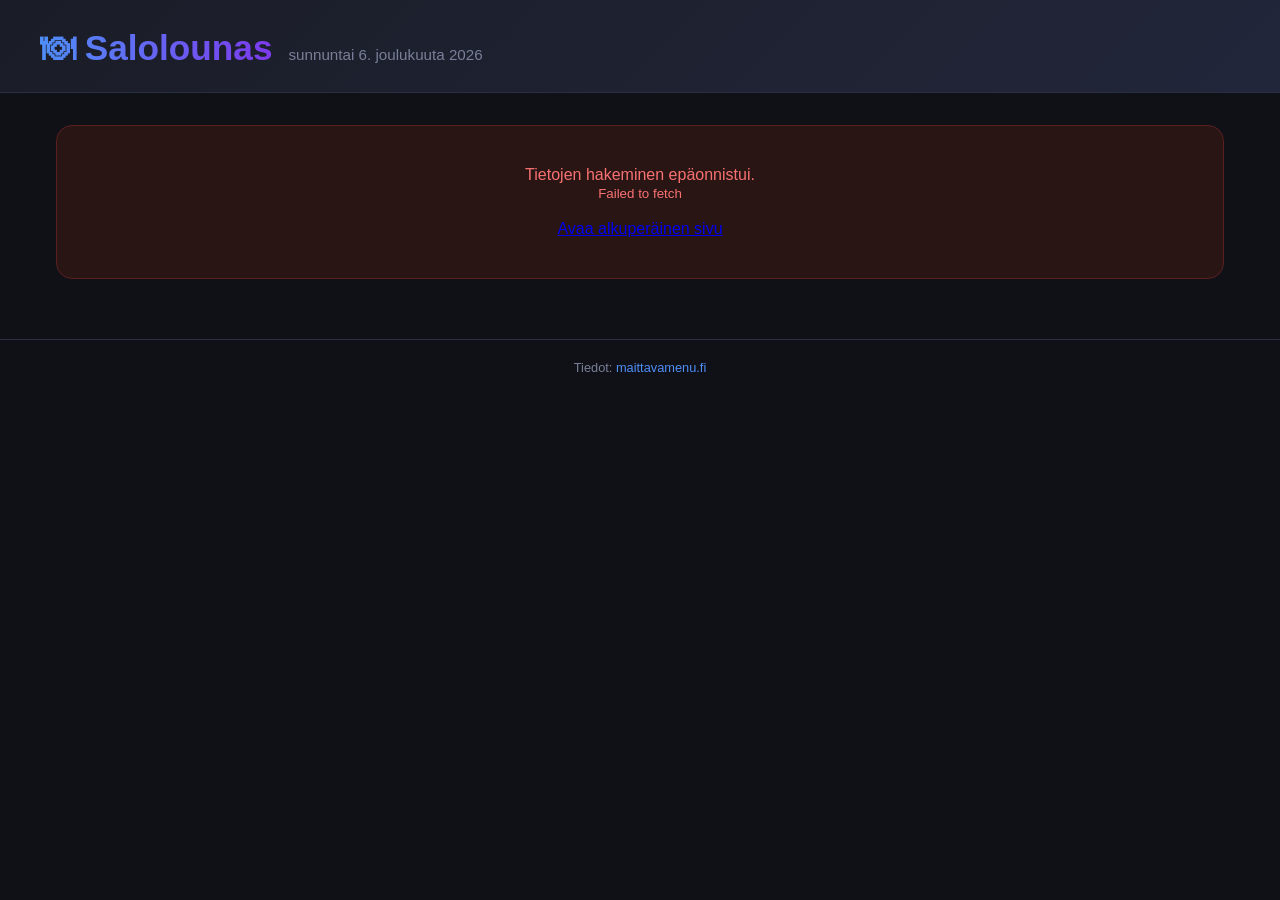
==== index.html @ e51123d2 "feat: initial Salolounas site" ====
<!DOCTYPE html>
<html lang="fi">
<head>
  <meta charset="UTF-8" />
  <meta name="viewport" content="width=device-width, initial-scale=1.0" />
  <title>Salolounas</title>
  <link rel="stylesheet" href="style.css" />
</head>
<body>
  <header>
    <div class="header-inner">
      <h1>🍽 Salolounas</h1>
      <p id="date-label">Ladataan päivämäärää…</p>
    </div>
  </header>

  <main>
    <div id="loading" class="loading">
      <div class="spinner"></div>
      <p>Haetaan lounaslistoja…</p>
    </div>
    <div id="error" class="error hidden"></div>
    <div id="restaurants" class="grid"></div>
  </main>

  <footer>
    <p>Tiedot: <a href="https://www.maittavamenu.fi/lounaslistat/lounaslista-salo/" target="_blank">maittavamenu.fi</a></p>
  </footer>

  <script src="app.js"></script>
</body>
</html>
---- style.css ----
*, *::before, *::after { box-sizing: border-box; margin: 0; padding: 0; }

:root {
  --bg: #0f1117;
  --surface: #1a1d27;
  --surface2: #22263a;
  --accent: #4f8ef7;
  --accent2: #7c3aed;
  --text: #e8eaf0;
  --muted: #7a7f99;
  --border: #2a2f45;
  --radius: 16px;
  --shadow: 0 4px 24px rgba(0,0,0,.45);
}

body {
  font-family: -apple-system, BlinkMacSystemFont, 'Segoe UI', Roboto, sans-serif;
  background: var(--bg);
  color: var(--text);
  min-height: 100vh;
}

header {
  background: linear-gradient(135deg, var(--surface) 0%, var(--surface2) 100%);
  border-bottom: 1px solid var(--border);
  padding: 28px 20px 24px;
  position: sticky;
  top: 0;
  z-index: 10;
  backdrop-filter: blur(12px);
}

.header-inner {
  max-width: 1200px;
  margin: 0 auto;
  display: flex;
  align-items: baseline;
  gap: 16px;
  flex-wrap: wrap;
}

h1 {
  font-size: clamp(1.6rem, 4vw, 2.2rem);
  font-weight: 800;
  background: linear-gradient(90deg, var(--accent), var(--accent2));
  -webkit-background-clip: text;
  -webkit-text-fill-color: transparent;
  background-clip: text;
}

#date-label {
  color: var(--muted);
  font-size: .95rem;
  font-weight: 500;
}

main {
  max-width: 1200px;
  margin: 0 auto;
  padding: 32px 16px 60px;
}

.grid {
  display: grid;
  grid-template-columns: repeat(auto-fill, minmax(340px, 1fr));
  gap: 20px;
}

.card {
  background: var(--surface);
  border: 1px solid var(--border);
  border-radius: var(--radius);
  box-shadow: var(--shadow);
  display: flex;
  flex-direction: column;
  overflow: hidden;
  transition: transform .18s, box-shadow .18s;
}

.card:hover {
  transform: translateY(-3px);
  box-shadow: 0 8px 32px rgba(79,142,247,.18);
}

.card-header {
  background: linear-gradient(135deg, var(--surface2), var(--surface));
  padding: 18px 20px 14px;
  border-bottom: 1px solid var(--border);
}

.card-header h2 {
  font-size: 1.05rem;
  font-weight: 700;
  color: var(--text);
  line-height: 1.3;
}

.card-header .address {
  font-size: .78rem;
  color: var(--muted);
  margin-top: 4px;
}

.card-body {
  padding: 16px 20px;
  flex: 1;
}

.menu-items {
  list-style: none;
}

.menu-items li {
  padding: 7px 0;
  border-bottom: 1px solid var(--border);
  font-size: .88rem;
  line-height: 1.45;
  color: var(--text);
  display: flex;
  gap: 8px;
  align-items: flex-start;
}

.menu-items li:last-child { border-bottom: none; }

.menu-items li::before {
  content: '▸';
  color: var(--accent);
  flex-shrink: 0;
  margin-top: 1px;
  font-size: .75rem;
}

.badge {
  display: inline-block;
  font-size: .65rem;
  font-weight: 700;
  padding: 1px 5px;
  border-radius: 4px;
  margin-left: 4px;
  vertical-align: middle;
  white-space: nowrap;
}

.badge-veg  { background: #1a4731; color: #4ade80; }
.badge-g    { background: #1c2e4a; color: #60a5fa; }
.badge-m    { background: #2e1c3a; color: #c084fc; }

.card-footer {
  padding: 12px 20px;
  border-top: 1px solid var(--border);
  display: flex;
  align-items: center;
  justify-content: space-between;
  flex-wrap: wrap;
  gap: 8px;
}

.price-tag {
  font-size: .95rem;
  font-weight: 700;
  color: var(--accent);
}

.price-tag span {
  font-size: .78rem;
  font-weight: 400;
  color: var(--muted);
}

.more-link {
  font-size: .78rem;
  color: var(--muted);
  text-decoration: none;
  border: 1px solid var(--border);
  padding: 4px 10px;
  border-radius: 8px;
  transition: color .15s, border-color .15s;
}

.more-link:hover { color: var(--accent); border-color: var(--accent); }

.loading {
  display: flex;
  flex-direction: column;
  align-items: center;
  gap: 16px;
  padding: 80px 20px;
  color: var(--muted);
}

.spinner {
  width: 40px;
  height: 40px;
  border: 3px solid var(--border);
  border-top-color: var(--accent);
  border-radius: 50%;
  animation: spin 0.8s linear infinite;
}

@keyframes spin { to { transform: rotate(360deg); } }

.hidden { display: none !important; }

.error {
  text-align: center;
  padding: 40px;
  color: #f87171;
  background: #2a1515;
  border-radius: var(--radius);
  border: 1px solid #5a2020;
}

footer {
  text-align: center;
  padding: 20px;
  color: var(--muted);
  font-size: .8rem;
  border-top: 1px solid var(--border);
}

footer a { color: var(--accent); text-decoration: none; }
footer a:hover { text-decoration: underline; }

@media (max-width: 480px) {
  .grid { grid-template-columns: 1fr; }
  .card-footer { flex-direction: column; align-items: flex-start; }
}
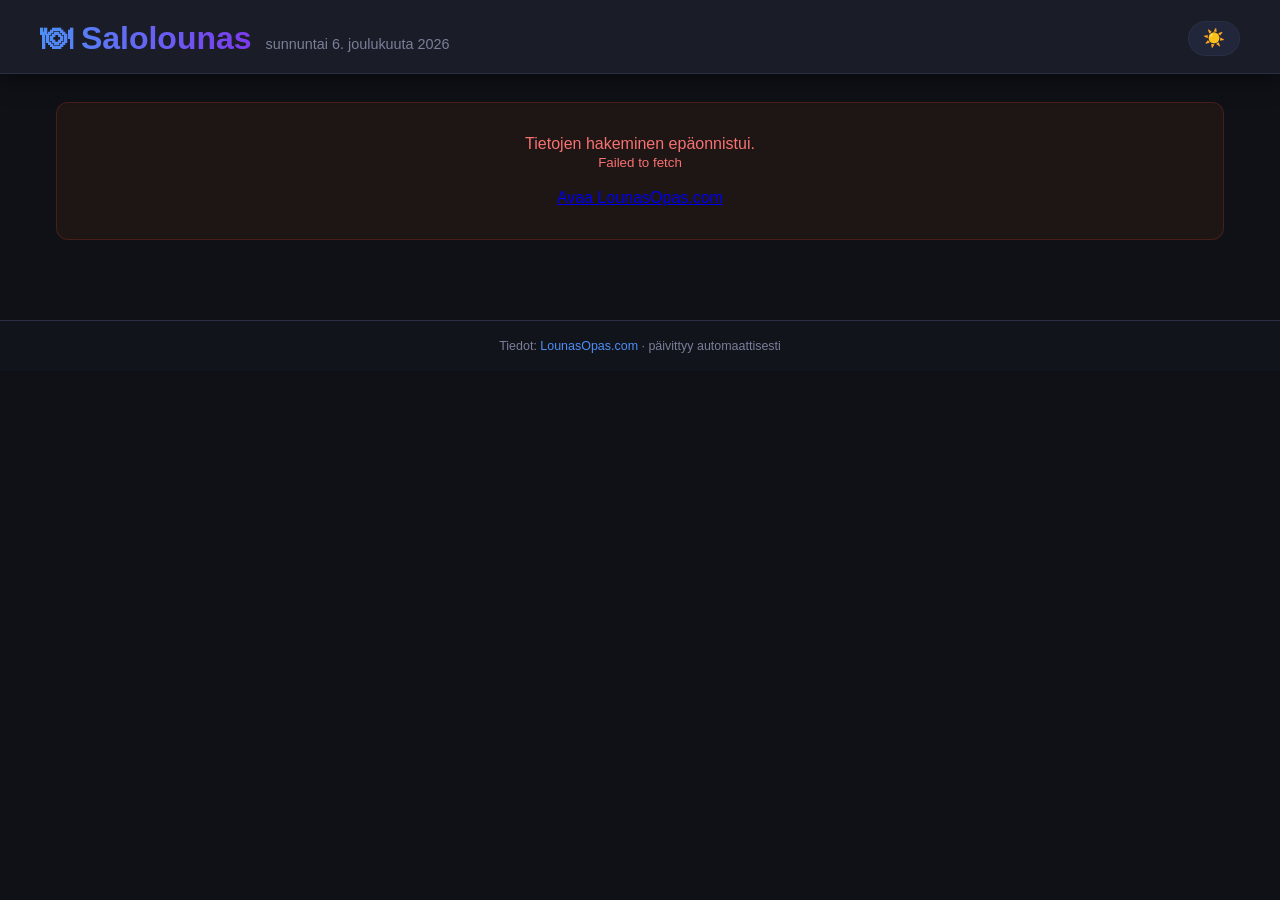
==== commit 2f6a1155: "feat: fetch live data from LounasOpas (not maittavamenu) + dark/light toggle" ====
--- a/index.html
+++ b/index.html
@@ -1,5 +1,5 @@
 <!DOCTYPE html>
-<html lang="fi">
+<html lang="fi" data-theme="dark">
 <head>
   <meta charset="UTF-8" />
   <meta name="viewport" content="width=device-width, initial-scale=1.0" />
@@ -9,8 +9,14 @@
 <body>
   <header>
     <div class="header-inner">
-      <h1>🍽 Salolounas</h1>
-      <p id="date-label">Ladataan päivämäärää…</p>
+      <div class="header-left">
+        <h1>🍽 Salolounas</h1>
+        <p id="date-label"></p>
+      </div>
+      <button id="theme-toggle" aria-label="Vaihda teema" title="Vaihda teema">
+        <span class="icon-sun">☀️</span>
+        <span class="icon-moon">🌙</span>
+      </button>
     </div>
   </header>
 
@@ -24,9 +30,10 @@
   </main>
 
   <footer>
-    <p>Tiedot: <a href="https://www.maittavamenu.fi/lounaslistat/lounaslista-salo/" target="_blank">maittavamenu.fi</a></p>
+    <p>Tiedot: <a href="https://lounasopas.com/lounas/salo" target="_blank" rel="noopener">LounasOpas.com</a> · päivittyy automaattisesti</p>
   </footer>
 
+  <script src="restaurants.js"></script>
   <script src="app.js"></script>
 </body>
 </html>
--- a/style.css
+++ b/style.css
@@ -1,228 +1,118 @@
 *, *::before, *::after { box-sizing: border-box; margin: 0; padding: 0; }
 
-:root {
-  --bg: #0f1117;
-  --surface: #1a1d27;
-  --surface2: #22263a;
-  --accent: #4f8ef7;
-  --accent2: #7c3aed;
-  --text: #e8eaf0;
-  --muted: #7a7f99;
-  --border: #2a2f45;
-  --radius: 16px;
-  --shadow: 0 4px 24px rgba(0,0,0,.45);
+:root[data-theme="dark"] {
+  --bg: #0f1117; --surface: #1a1d27; --surface2: #22263a; --border: #2a2f45;
+  --text: #e8eaf0; --muted: #7a7f99; --accent: #4f8ef7; --accent2: #7c3aed;
+  --shadow: 0 4px 24px rgba(0,0,0,.5); --btn-bg: #22263a; --btn-hover: #2e3452;
+  --footer-bg: #12141c; --card-error: #1e1515;
+}
+
+:root[data-theme="light"] {
+  --bg: #f4f6fb; --surface: #ffffff; --surface2: #eef1f8; --border: #d4daea;
+  --text: #1a1d2e; --muted: #6b7280; --accent: #2563eb; --accent2: #7c3aed;
+  --shadow: 0 2px 16px rgba(0,0,0,.08); --btn-bg: #e8ecf5; --btn-hover: #dde3f0;
+  --footer-bg: #eef1f8; --card-error: #fff5f5;
 }
 
 body {
   font-family: -apple-system, BlinkMacSystemFont, 'Segoe UI', Roboto, sans-serif;
-  background: var(--bg);
-  color: var(--text);
-  min-height: 100vh;
+  background: var(--bg); color: var(--text); min-height: 100vh;
+  transition: background .25s, color .25s;
 }
 
 header {
-  background: linear-gradient(135deg, var(--surface) 0%, var(--surface2) 100%);
-  border-bottom: 1px solid var(--border);
-  padding: 28px 20px 24px;
-  position: sticky;
-  top: 0;
-  z-index: 10;
-  backdrop-filter: blur(12px);
+  background: var(--surface); border-bottom: 1px solid var(--border);
+  padding: 20px 20px 16px; position: sticky; top: 0; z-index: 100; box-shadow: var(--shadow);
 }
 
 .header-inner {
-  max-width: 1200px;
-  margin: 0 auto;
-  display: flex;
-  align-items: baseline;
-  gap: 16px;
-  flex-wrap: wrap;
+  max-width: 1200px; margin: 0 auto; display: flex;
+  align-items: center; justify-content: space-between; gap: 12px;
 }
 
+.header-left { display: flex; align-items: baseline; gap: 14px; flex-wrap: wrap; }
+
 h1 {
-  font-size: clamp(1.6rem, 4vw, 2.2rem);
-  font-weight: 800;
+  font-size: clamp(1.5rem, 4vw, 2rem); font-weight: 800;
   background: linear-gradient(90deg, var(--accent), var(--accent2));
-  -webkit-background-clip: text;
-  -webkit-text-fill-color: transparent;
-  background-clip: text;
+  -webkit-background-clip: text; -webkit-text-fill-color: transparent; background-clip: text;
 }
 
-#date-label {
-  color: var(--muted);
-  font-size: .95rem;
-  font-weight: 500;
+#date-label { color: var(--muted); font-size: .9rem; font-weight: 500; }
+
+#theme-toggle {
+  background: var(--btn-bg); border: 1px solid var(--border); border-radius: 50px;
+  padding: 6px 14px; cursor: pointer; font-size: 1.1rem; display: flex;
+  align-items: center; gap: 6px; transition: background .2s, border-color .2s; flex-shrink: 0;
 }
+#theme-toggle:hover { background: var(--btn-hover); }
 
-main {
-  max-width: 1200px;
-  margin: 0 auto;
-  padding: 32px 16px 60px;
-}
+[data-theme="dark"]  #theme-toggle .icon-moon { display: none; }
+[data-theme="dark"]  #theme-toggle .icon-sun  { display: inline; }
+[data-theme="light"] #theme-toggle .icon-sun  { display: none; }
+[data-theme="light"] #theme-toggle .icon-moon { display: inline; }
 
-.grid {
-  display: grid;
-  grid-template-columns: repeat(auto-fill, minmax(340px, 1fr));
-  gap: 20px;
-}
+main { max-width: 1200px; margin: 0 auto; padding: 28px 16px 60px; }
+
+.grid { display: grid; grid-template-columns: repeat(auto-fill, minmax(320px, 1fr)); gap: 18px; }
 
 .card {
-  background: var(--surface);
-  border: 1px solid var(--border);
-  border-radius: var(--radius);
-  box-shadow: var(--shadow);
-  display: flex;
-  flex-direction: column;
-  overflow: hidden;
-  transition: transform .18s, box-shadow .18s;
+  background: var(--surface); border: 1px solid var(--border); border-radius: 16px;
+  box-shadow: var(--shadow); display: flex; flex-direction: column;
+  overflow: hidden; transition: transform .18s, box-shadow .18s;
 }
+.card:hover { transform: translateY(-3px); box-shadow: 0 8px 32px rgba(79,142,247,.15); }
 
-.card:hover {
-  transform: translateY(-3px);
-  box-shadow: 0 8px 32px rgba(79,142,247,.18);
+.card-header { background: var(--surface2); padding: 16px 18px 12px; border-bottom: 1px solid var(--border); }
+.card-title-row { display: flex; align-items: center; justify-content: space-between; gap: 8px; }
+.card-header h2 { font-size: 1rem; font-weight: 700; color: var(--text); line-height: 1.35; }
+
+.status-dot { width: 8px; height: 8px; border-radius: 50%; background: #22c55e; flex-shrink: 0; }
+
+.address { font-size: .75rem; color: var(--muted); margin-top: 5px; }
+
+.card-body { padding: 14px 18px; flex: 1; }
+
+.menu-items { list-style: none; }
+.menu-items li {
+  padding: 6px 0; border-bottom: 1px solid var(--border); font-size: .855rem;
+  line-height: 1.5; display: flex; align-items: flex-start; justify-content: space-between; gap: 10px;
 }
-
-.card-header {
-  background: linear-gradient(135deg, var(--surface2), var(--surface));
-  padding: 18px 20px 14px;
-  border-bottom: 1px solid var(--border);
-}
-
-.card-header h2 {
-  font-size: 1.05rem;
-  font-weight: 700;
-  color: var(--text);
-  line-height: 1.3;
-}
-
-.card-header .address {
-  font-size: .78rem;
-  color: var(--muted);
-  margin-top: 4px;
-}
-
-.card-body {
-  padding: 16px 20px;
-  flex: 1;
-}
-
-.menu-items {
-  list-style: none;
-}
-
-.menu-items li {
-  padding: 7px 0;
-  border-bottom: 1px solid var(--border);
-  font-size: .88rem;
-  line-height: 1.45;
-  color: var(--text);
-  display: flex;
-  gap: 8px;
-  align-items: flex-start;
-}
-
 .menu-items li:last-child { border-bottom: none; }
-
-.menu-items li::before {
-  content: '▸';
-  color: var(--accent);
-  flex-shrink: 0;
-  margin-top: 1px;
-  font-size: .75rem;
-}
-
-.badge {
-  display: inline-block;
-  font-size: .65rem;
-  font-weight: 700;
-  padding: 1px 5px;
-  border-radius: 4px;
-  margin-left: 4px;
-  vertical-align: middle;
-  white-space: nowrap;
-}
-
-.badge-veg  { background: #1a4731; color: #4ade80; }
-.badge-g    { background: #1c2e4a; color: #60a5fa; }
-.badge-m    { background: #2e1c3a; color: #c084fc; }
+.menu-items li span:first-child { flex: 1; }
+.item-price { color: var(--accent); font-weight: 600; white-space: nowrap; font-size: .8rem; }
 
 .card-footer {
-  padding: 12px 20px;
-  border-top: 1px solid var(--border);
-  display: flex;
-  align-items: center;
-  justify-content: space-between;
-  flex-wrap: wrap;
-  gap: 8px;
-}
-
-.price-tag {
-  font-size: .95rem;
-  font-weight: 700;
-  color: var(--accent);
-}
-
-.price-tag span {
-  font-size: .78rem;
-  font-weight: 400;
-  color: var(--muted);
+  padding: 10px 18px; border-top: 1px solid var(--border); display: flex;
+  align-items: center; justify-content: flex-end; background: var(--surface2);
 }
 
 .more-link {
-  font-size: .78rem;
-  color: var(--muted);
-  text-decoration: none;
-  border: 1px solid var(--border);
-  padding: 4px 10px;
-  border-radius: 8px;
-  transition: color .15s, border-color .15s;
+  font-size: .75rem; color: var(--muted); text-decoration: none; border: 1px solid var(--border);
+  padding: 3px 9px; border-radius: 6px; transition: color .15s, border-color .15s;
 }
-
 .more-link:hover { color: var(--accent); border-color: var(--accent); }
 
-.loading {
-  display: flex;
-  flex-direction: column;
-  align-items: center;
-  gap: 16px;
-  padding: 80px 20px;
-  color: var(--muted);
-}
-
-.spinner {
-  width: 40px;
-  height: 40px;
-  border: 3px solid var(--border);
-  border-top-color: var(--accent);
-  border-radius: 50%;
-  animation: spin 0.8s linear infinite;
-}
-
+.loading { display: flex; flex-direction: column; align-items: center; gap: 16px; padding: 80px 20px; color: var(--muted); }
+.spinner { width: 40px; height: 40px; border: 3px solid var(--border); border-top-color: var(--accent); border-radius: 50%; animation: spin .8s linear infinite; }
 @keyframes spin { to { transform: rotate(360deg); } }
 
 .hidden { display: none !important; }
 
 .error {
-  text-align: center;
-  padding: 40px;
-  color: #f87171;
-  background: #2a1515;
-  border-radius: var(--radius);
-  border: 1px solid #5a2020;
+  text-align: center; padding: 32px; color: #f87171; background: var(--card-error);
+  border-radius: 12px; border: 1px solid #c0392b44; margin-bottom: 20px;
 }
 
 footer {
-  text-align: center;
-  padding: 20px;
-  color: var(--muted);
-  font-size: .8rem;
-  border-top: 1px solid var(--border);
+  background: var(--footer-bg); border-top: 1px solid var(--border); text-align: center;
+  padding: 18px; color: var(--muted); font-size: .78rem;
 }
-
 footer a { color: var(--accent); text-decoration: none; }
 footer a:hover { text-decoration: underline; }
 
-@media (max-width: 480px) {
+@media (max-width: 500px) {
   .grid { grid-template-columns: 1fr; }
-  .card-footer { flex-direction: column; align-items: flex-start; }
+  .header-left { gap: 8px; }
+  h1 { font-size: 1.4rem; }
 }
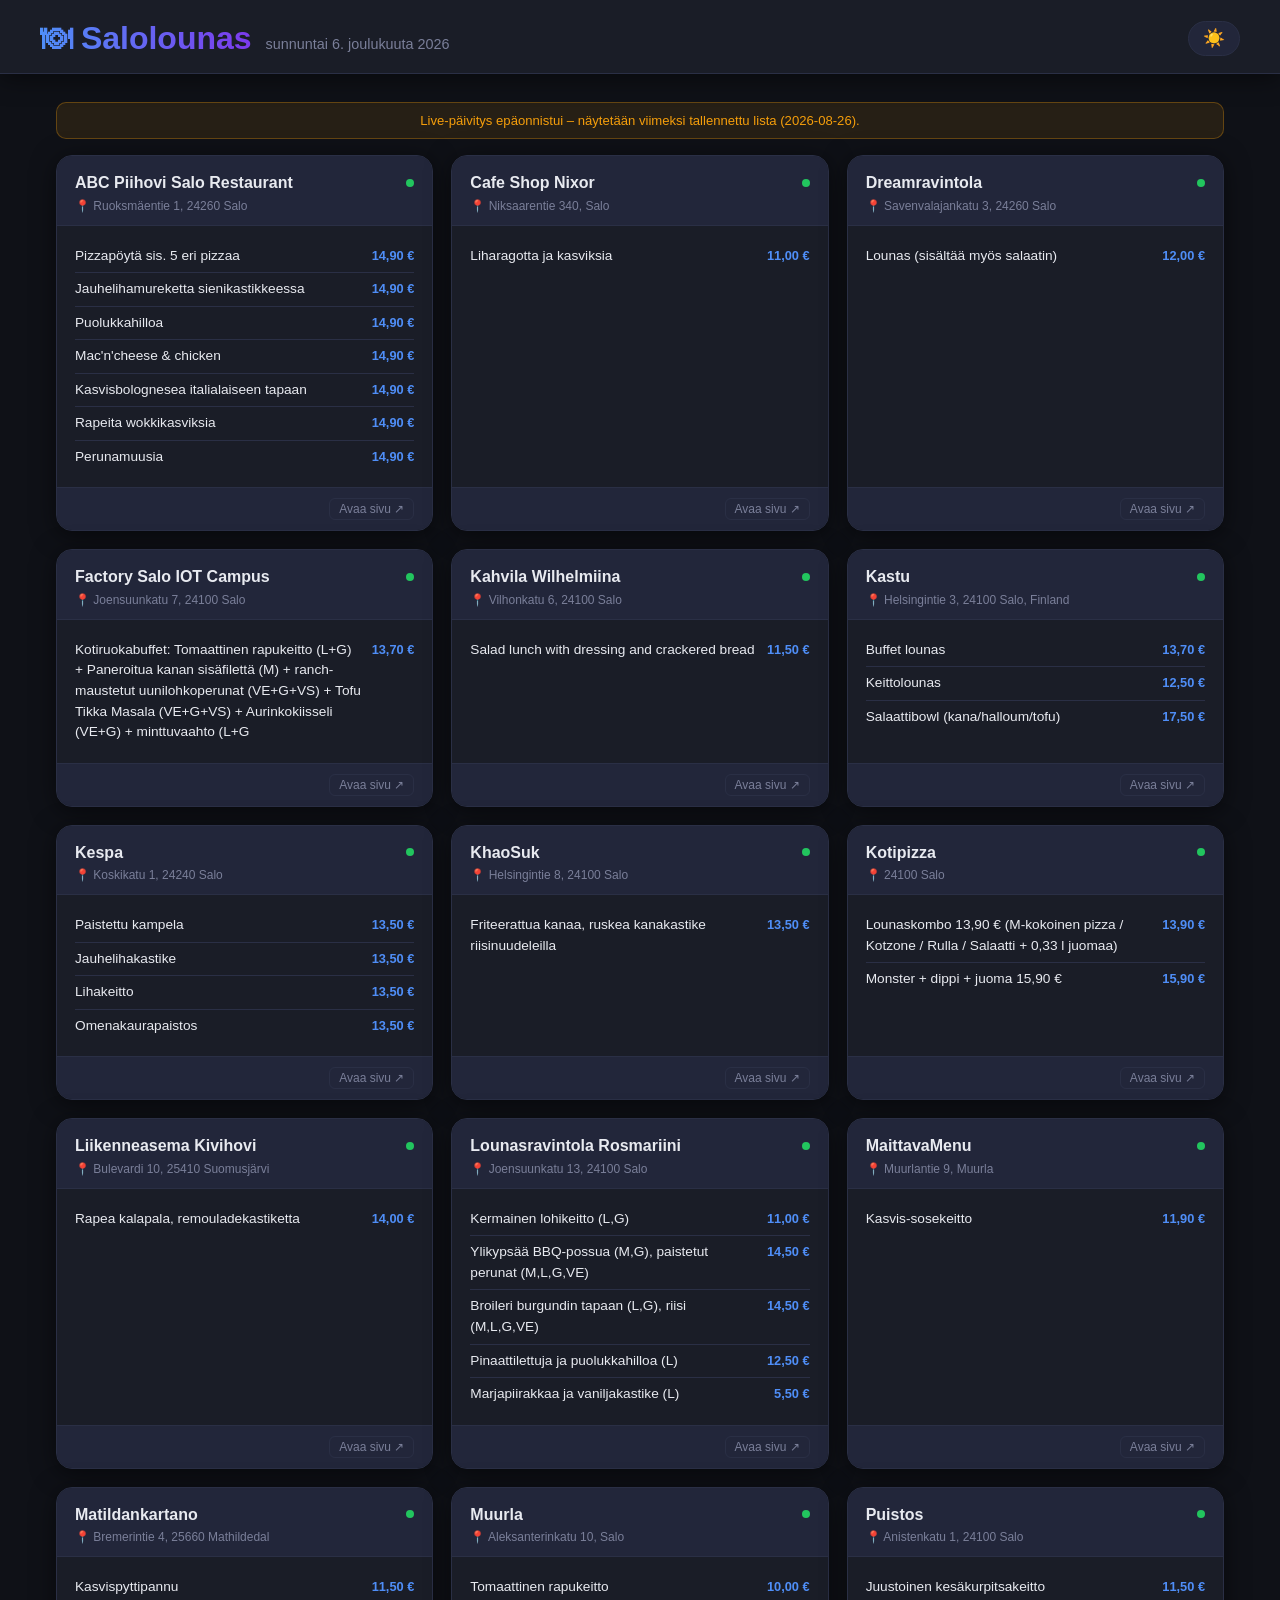
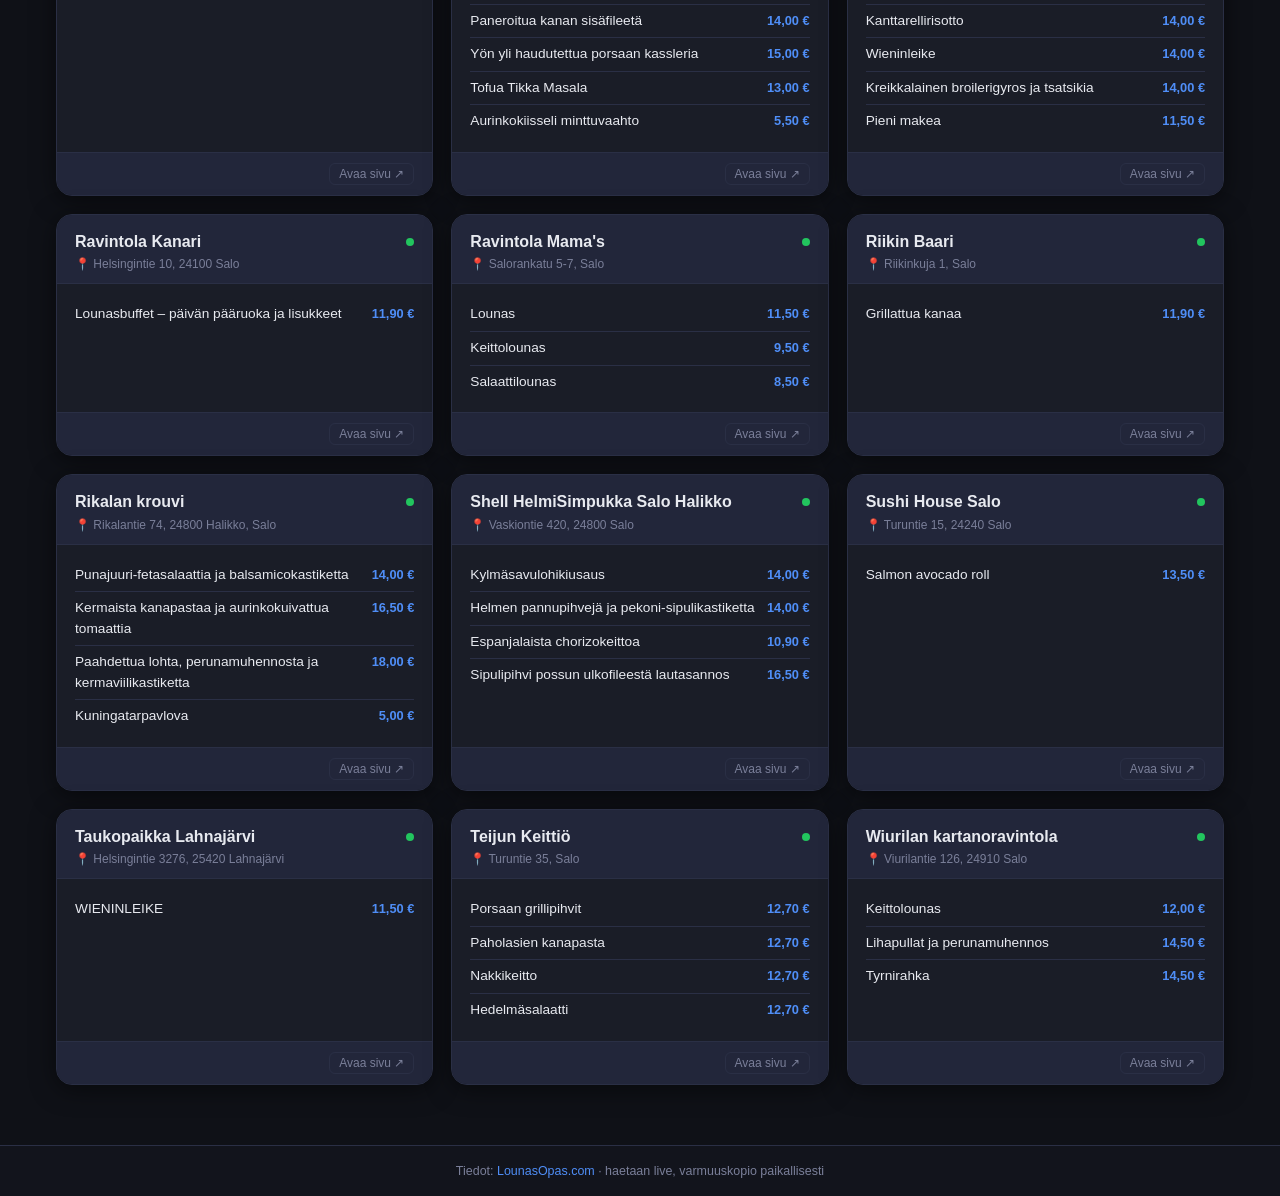
==== commit 347e1991: "fix: robust live fetch (jina+allorigins) with 24-restaurant snapshot fallback" ====
--- a/index.html
+++ b/index.html
@@ -25,14 +25,16 @@
       <div class="spinner"></div>
       <p>Haetaan lounaslistoja…</p>
     </div>
+    <div id="notice" class="notice hidden"></div>
     <div id="error" class="error hidden"></div>
     <div id="restaurants" class="grid"></div>
   </main>
 
   <footer>
-    <p>Tiedot: <a href="https://lounasopas.com/lounas/salo" target="_blank" rel="noopener">LounasOpas.com</a> · päivittyy automaattisesti</p>
+    <p>Tiedot: <a href="https://lounasopas.com/lounas/salo" target="_blank" rel="noopener">LounasOpas.com</a> · haetaan live, varmuuskopio paikallisesti</p>
   </footer>
 
+  <script src="snapshot.js"></script>
   <script src="restaurants.js"></script>
   <script src="app.js"></script>
 </body>
--- a/style.css
+++ b/style.css
@@ -104,6 +104,11 @@
   border-radius: 12px; border: 1px solid #c0392b44; margin-bottom: 20px;
 }
 
+.notice {
+  text-align: center; padding: 10px 16px; color: #f59e0b; background: rgba(245,158,11,.1);
+  border: 1px solid rgba(245,158,11,.3); border-radius: 10px; margin-bottom: 16px; font-size: .82rem;
+}
+
 footer {
   background: var(--footer-bg); border-top: 1px solid var(--border); text-align: center;
   padding: 18px; color: var(--muted); font-size: .78rem;
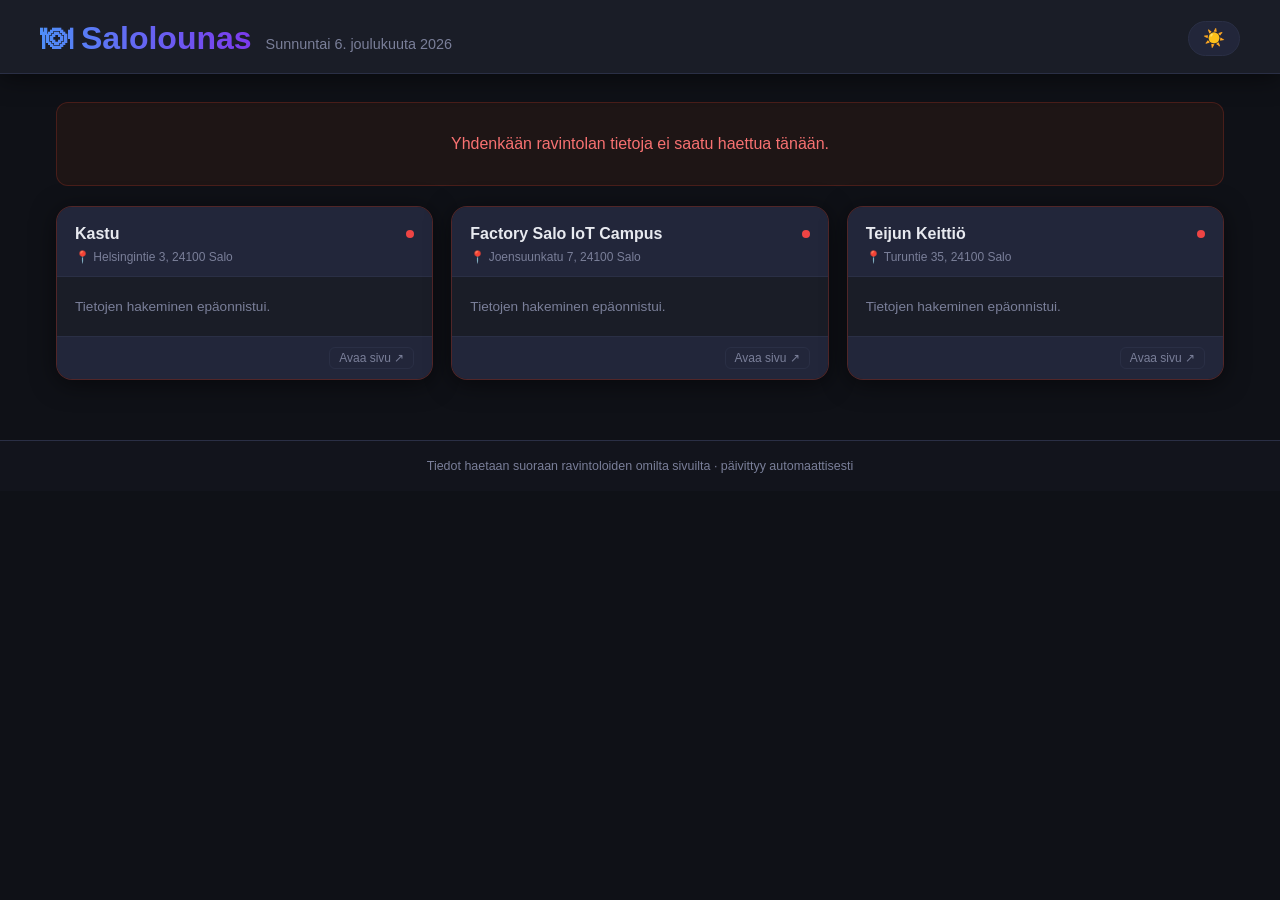
==== commit e4404300: "refactor: fetch only from restaurants with real structured daily menus on own site (Kastu, Factory S" ====
--- a/index.html
+++ b/index.html
@@ -31,10 +31,9 @@
   </main>
 
   <footer>
-    <p>Tiedot: <a href="https://lounasopas.com/lounas/salo" target="_blank" rel="noopener">LounasOpas.com</a> · haetaan live, varmuuskopio paikallisesti</p>
+    <p>Tiedot haetaan suoraan ravintoloiden omilta sivuilta · päivittyy automaattisesti</p>
   </footer>
 
-  <script src="snapshot.js"></script>
   <script src="restaurants.js"></script>
   <script src="app.js"></script>
 </body>
--- a/style.css
+++ b/style.css
@@ -62,12 +62,17 @@
   overflow: hidden; transition: transform .18s, box-shadow .18s;
 }
 .card:hover { transform: translateY(-3px); box-shadow: 0 8px 32px rgba(79,142,247,.15); }
+.card.status-empty { opacity: .7; }
+.card.status-error { border-color: #c0392b55; }
 
 .card-header { background: var(--surface2); padding: 16px 18px 12px; border-bottom: 1px solid var(--border); }
 .card-title-row { display: flex; align-items: center; justify-content: space-between; gap: 8px; }
 .card-header h2 { font-size: 1rem; font-weight: 700; color: var(--text); line-height: 1.35; }
 
-.status-dot { width: 8px; height: 8px; border-radius: 50%; background: #22c55e; flex-shrink: 0; }
+.status-dot { width: 8px; height: 8px; border-radius: 50%; flex-shrink: 0; }
+.status-ok    .status-dot { background: #22c55e; }
+.status-empty .status-dot { background: #f59e0b; }
+.status-error .status-dot { background: #ef4444; }
 
 .address { font-size: .75rem; color: var(--muted); margin-top: 5px; }
 
@@ -81,6 +86,8 @@
 .menu-items li:last-child { border-bottom: none; }
 .menu-items li span:first-child { flex: 1; }
 .item-price { color: var(--accent); font-weight: 600; white-space: nowrap; font-size: .8rem; }
+
+.muted-note { color: var(--muted); font-size: .85rem; padding: 8px 0; }
 
 .card-footer {
   padding: 10px 18px; border-top: 1px solid var(--border); display: flex;
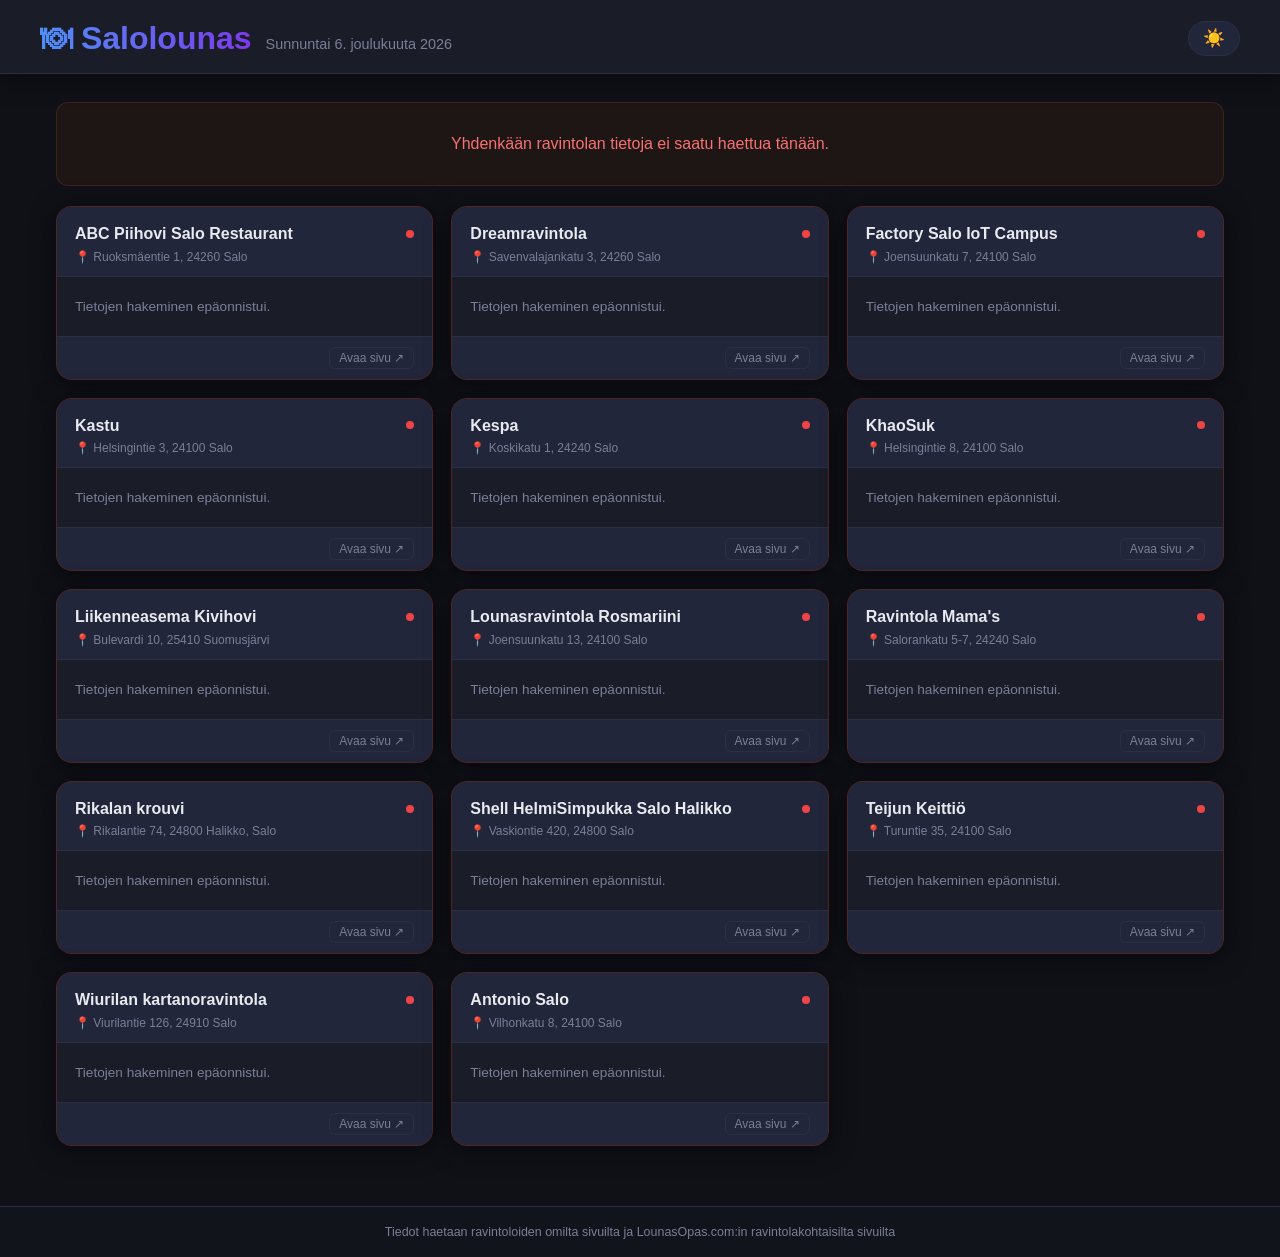
==== commit 28a8d0f6: "feat: add 14 requested restaurants via LounasOpas per-restaurant pages + 3 direct-site parsers" ====
--- a/index.html
+++ b/index.html
@@ -31,7 +31,7 @@
   </main>
 
   <footer>
-    <p>Tiedot haetaan suoraan ravintoloiden omilta sivuilta · päivittyy automaattisesti</p>
+    <p>Tiedot haetaan ravintoloiden omilta sivuilta ja LounasOpas.com:in ravintolakohtaisilta sivuilta</p>
   </footer>
 
   <script src="restaurants.js"></script>
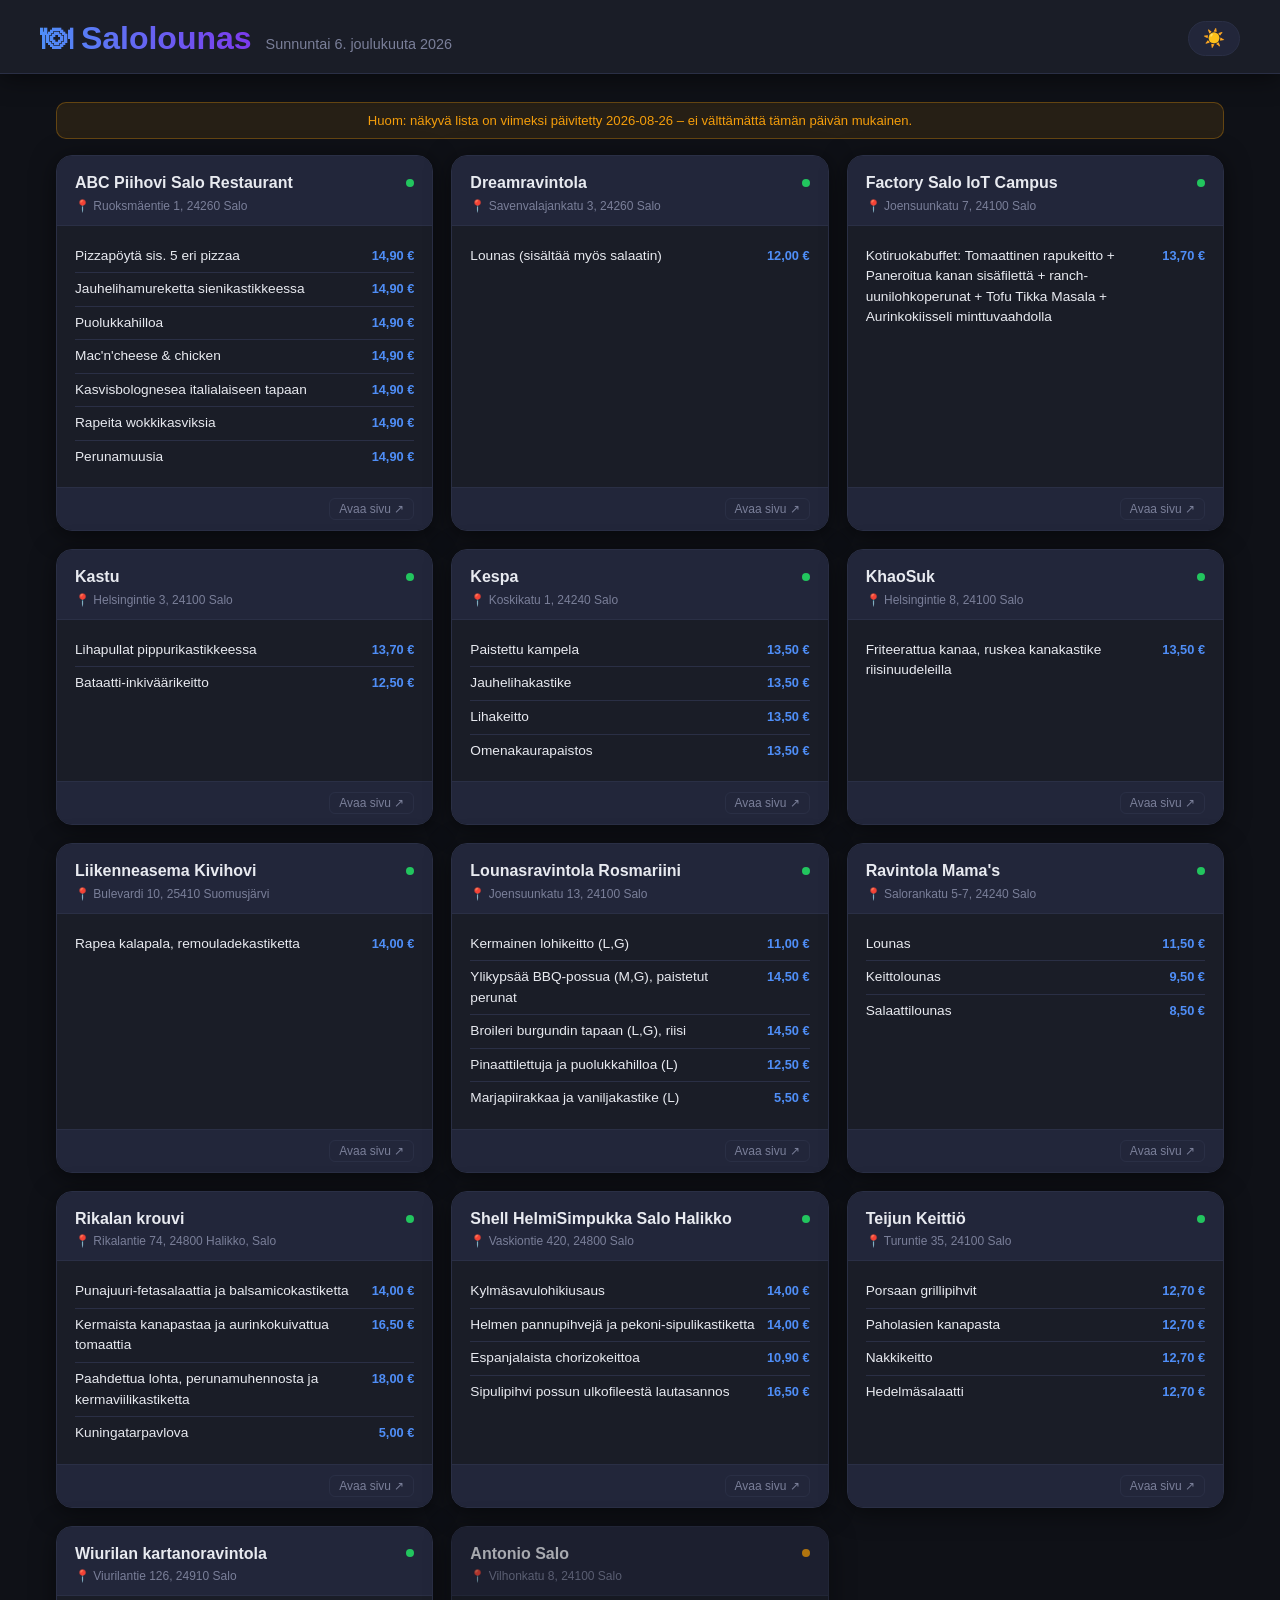
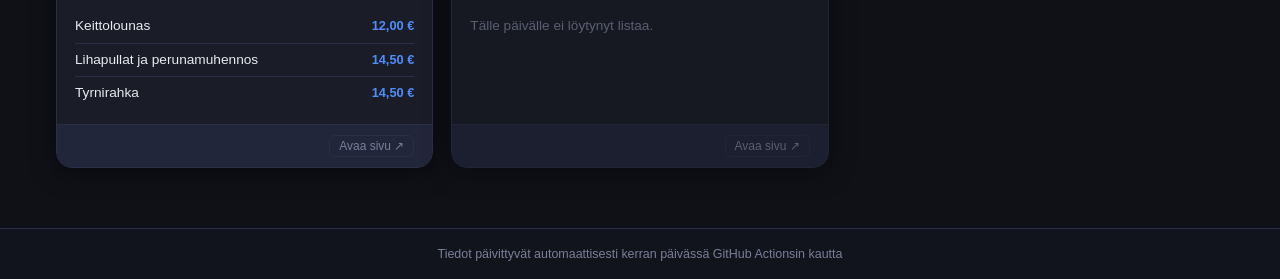
==== commit c8de9600: "fix: eliminate unreliable client-side CORS proxies, use static data/menu.json updated via GitHub Act" ====
--- a/index.html
+++ b/index.html
@@ -23,7 +23,7 @@
   <main>
     <div id="loading" class="loading">
       <div class="spinner"></div>
-      <p>Haetaan lounaslistoja…</p>
+      <p>Ladataan lounaslistoja…</p>
     </div>
     <div id="notice" class="notice hidden"></div>
     <div id="error" class="error hidden"></div>
@@ -31,10 +31,9 @@
   </main>
 
   <footer>
-    <p>Tiedot haetaan ravintoloiden omilta sivuilta ja LounasOpas.com:in ravintolakohtaisilta sivuilta</p>
+    <p>Tiedot päivittyvät automaattisesti kerran päivässä GitHub Actionsin kautta</p>
   </footer>
 
-  <script src="restaurants.js"></script>
   <script src="app.js"></script>
 </body>
 </html>
